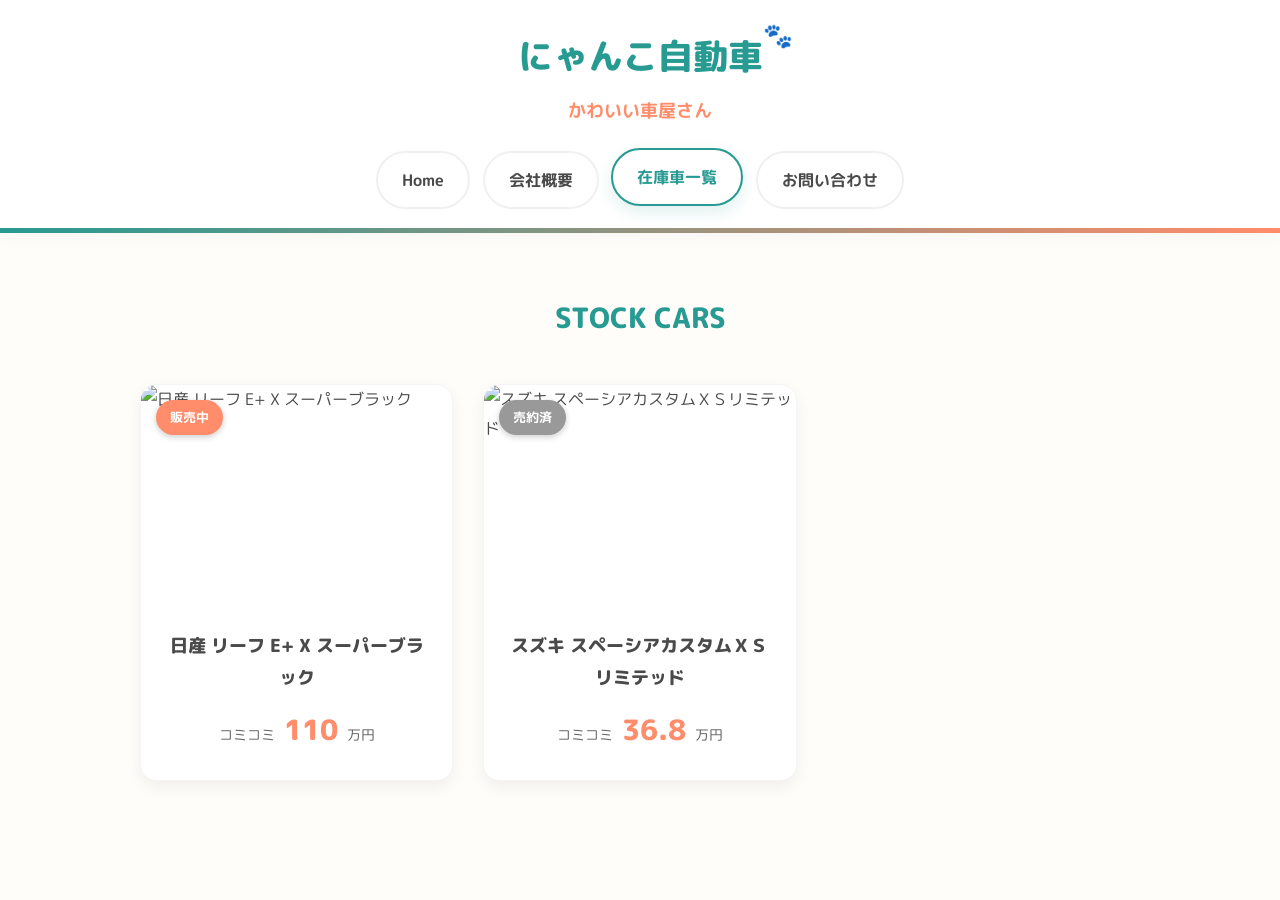
==== product.html @ 08c8c9d7 "Add files via upload" ====
<!DOCTYPE html>
<html lang="ja">
<head>
    <meta charset="UTF-8">
    <meta name="viewport" content="width=device-width, initial-scale=1.0">
    <title>在庫車一覧 | にゃんこ自動車</title>
    <link rel="stylesheet" href="style.css">
</head>
<body>
    <header>
        <div class="header-container">
            <div class="logo">
                <h1><a href="index.html">にゃんこ自動車</a></h1>
                <p>かわいい車屋さん</p>
            </div>
            <nav>
                <ul class="nav-list">
                    <li class="nav-item"><a href="index.html" class="nav-link">Home</a></li>
                    <li class="nav-item"><a href="about.html" class="nav-link">会社概要</a></li>
                    <li class="nav-item"><a href="product.html" class="nav-link current">在庫車一覧</a></li>
                    <li class="nav-item"><a href="https://form1ssl.fc2.com/form/?id=11d19b7e0369ef1b" target="_blank" class="nav-link">お問い合わせ</a></li>
                </ul>
            </nav>
        </div>
    </header>

    <!-- 在庫車一覧（黒背景） -->
    <section class="dark-section">
        <div class="dark-container">
            <h2 class="section-title">STOCK CARS</h2>
            <!-- JSがここに一覧を自動生成します -->
            <div class="car-grid" id="car-list-container"></div>
        </div>
    </section>

    <!-- 必須のスクリプト -->
    <script src="data.js"></script>
    <script src="app.js"></script>
</body>
</html>
---- style.css ----
/* style.css */
/* 優しい丸ゴシックフォントを読み込み */
@import url('https://fonts.googleapis.com/css2?family=M+PLUS+Rounded+1c:wght@400;600;800&display=swap');

:root {
    --primary-color: #279A92; /* エメラルドグリーン（安心・清潔感） */
    --accent-color: #FF8C6B; /* コーラルオレンジ（温かみ・親しみ） */
    --bg-color: #FFFDF9; /* クリーム系の優しい白 */
    --text-color: #4A4A4A; /* 真っ黒ではない、少し柔らかい黒 */
    --card-bg: #FFFFFF;
}

* { margin: 0; padding: 0; box-sizing: border-box; font-family: 'M PLUS Rounded 1c', sans-serif; }
body { background-color: var(--bg-color); color: var(--text-color); line-height: 1.8; }
a { text-decoration: none; color: inherit; }

/* ▼ ヘッダー ▼ */
header { background-color: #fff; padding: 1.5rem 0; box-shadow: 0 4px 15px rgba(0,0,0,0.03); position: relative; }
header::before {
    content: ""; position: absolute; bottom: 0; left: 0; width: 100%; height: 5px;
    background: linear-gradient(90deg, var(--primary-color), var(--accent-color));
}
.header-container { width: 90%; max-width: 1200px; margin: 0 auto; display: flex; flex-direction: column; align-items: center; }
.logo { text-align: center; margin-bottom: 1.5rem; }
.logo h1 { color: var(--primary-color); font-size: 2.2rem; font-weight: 800; position: relative; display: inline-block; }
.logo h1::after { content: "🐾"; position: absolute; right: -30px; top: -10px; font-size: 1.5rem; color: var(--accent-color); }
.logo p { color: var(--accent-color); font-size: 1.1rem; margin-top: 0.5rem; font-weight: 600; }

.nav-list { display: flex; justify-content: center; list-style: none; flex-wrap: wrap; gap: 0.8rem; }
.nav-link {
    color: var(--text-color); font-weight: 600; font-size: 1rem; padding: 0.8rem 1.5rem;
    border-radius: 50px; display: block; background-color: #fff; border: 2px solid #f0f0f0; transition: all 0.3s ease;
}
.nav-link:hover, .nav-link.current { border-color: var(--primary-color); color: var(--primary-color); transform: translateY(-3px); box-shadow: 0 6px 15px rgba(39, 154, 146, 0.15); }

/* ▼ 汎用コンテンツ枠 ▼ */
.content-wrapper { width: 90%; max-width: 1000px; margin: 40px auto; background: #fff; padding: 40px; border-radius: 20px; box-shadow: 0 8px 24px rgba(0,0,0,0.04); }
.content-wrapper h2 { color: var(--primary-color); margin-bottom: 25px; border-bottom: 2px dashed #e0e0e0; padding-bottom: 10px; font-size: 1.5rem;}
.content-wrapper p { margin-bottom: 15px; }

/* ▼ 在庫車一覧（やわらかいカードデザイン） ▼ */
.dark-section { padding: 60px 20px; } /* 名前はdark-sectionですが白背景にしています */
.dark-container { max-width: 1000px; margin: 0 auto; }
.section-title { text-align: center; font-size: 28px; color: var(--primary-color); margin-bottom: 40px; font-weight: 800; }

.car-grid { display: grid; grid-template-columns: repeat(auto-fill, minmax(300px, 1fr)); gap: 30px; }
.car-card { background-color: var(--card-bg); border-radius: 16px; overflow: hidden; transition: 0.3s; box-shadow: 0 6px 16px rgba(0,0,0,0.06); border: 1px solid #f5f5f5; display: block; }
.car-card:hover { transform: translateY(-8px); box-shadow: 0 15px 30px rgba(0,0,0,0.1); }
.card-img-wrapper { position: relative; height: 220px; }
.card-img-wrapper img { width: 100%; height: 100%; object-fit: cover; }
.status-badge { position: absolute; top: 15px; left: 15px; padding: 6px 14px; border-radius: 50px; font-size: 13px; font-weight: bold; color: #fff; box-shadow: 0 2px 6px rgba(0,0,0,0.2); }
.badge-sale { background-color: var(--accent-color); } /* オレンジ */
.badge-negotiation { background-color: #F4C430; } /* イエロー */
.badge-sold { background-color: #999; } /* グレー */
.card-info { padding: 25px; text-align: center; }
.car-name { font-size: 18px; margin-bottom: 10px; color: var(--text-color); font-weight: 800;}
.car-price { font-size: 14px; color: #666; margin-bottom: 0; }
.car-price span { font-size: 28px; color: var(--accent-color); font-weight: 800; margin: 0 5px; }

/* ▼ 詳細ページ ▼ */
.back-btn { display: inline-block; background: #fff; border: 2px solid #eee; color: var(--text-color); padding: 10px 25px; border-radius: 50px; margin-bottom: 30px; font-weight: bold; transition: 0.2s; }
.back-btn:hover { border-color: var(--primary-color); color: var(--primary-color); }

.detail-header { text-align: center; margin-bottom: 30px; }
.detail-catch { color: var(--accent-color); font-size: 18px; font-weight: bold; margin-bottom: 10px; }
.detail-title { font-size: 32px; color: var(--primary-color); margin-bottom: 20px; }
.detail-price { font-size: 20px; color: #666; background: #fff; display: inline-block; padding: 10px 30px; border-radius: 50px; box-shadow: 0 4px 10px rgba(0,0,0,0.05);}
.detail-price span { font-size: 40px; font-weight: 800; color: var(--accent-color); margin: 0 10px; }

.detail-main-img { margin-bottom: 40px; }
.detail-main-img img { width: 100%; max-height: 500px; object-fit: cover; border-radius: 20px; box-shadow: 0 8px 24px rgba(0,0,0,0.08); }

/* ▼ お客様の既存HTMLタグ（クラス）を綺麗に表示する設定 ▼ */
/* 画像の横並び（figure.c） */
.c { display: flex; justify-content: center; gap: 15px; flex-wrap: wrap; margin-bottom: 30px; }
.c img { max-width: 48%; object-fit: cover; border-radius: 12px; box-shadow: 0 4px 12px rgba(0,0,0,0.08); }
@media (max-width: 600px) { .c img { max-width: 100%; } }
.mb30 { margin-bottom: 30px; }

/* スペック表（table.ta1） */
.ta1 { width: 100%; border-collapse: collapse; margin-bottom: 40px; background: #fff; border-radius: 16px; overflow: hidden; box-shadow: 0 6px 16px rgba(0,0,0,0.05); }
.ta1 caption { font-weight: bold; color: var(--primary-color); font-size: 1.2rem; margin-bottom: 10px; text-align: left; }
.ta1 th, .ta1 td { padding: 20px; border-bottom: 1px solid #f0f0f0; text-align: left; }
.ta1 th { background-color: rgba(39, 154, 146, 0.05); color: var(--primary-color); width: 30%; font-weight: bold; }
.ta1 tr:last-child th, .ta1 tr:last-child td { border-bottom: none; }

/* 自由記述エリアの見出しなど */
.free-text-area { background: #fff; padding: 40px; border-radius: 20px; box-shadow: 0 6px 16px rgba(0,0,0,0.04); margin-bottom: 40px;}
.free-text-area h2, .free-text-area h3 { color: var(--primary-color); margin-top: 30px; margin-bottom: 15px; border-left: 5px solid var(--accent-color); padding-left: 15px; }
.free-text-area p { margin-bottom: 20px; }
.free-text-area b, .free-text-area strong { color: var(--accent-color); }
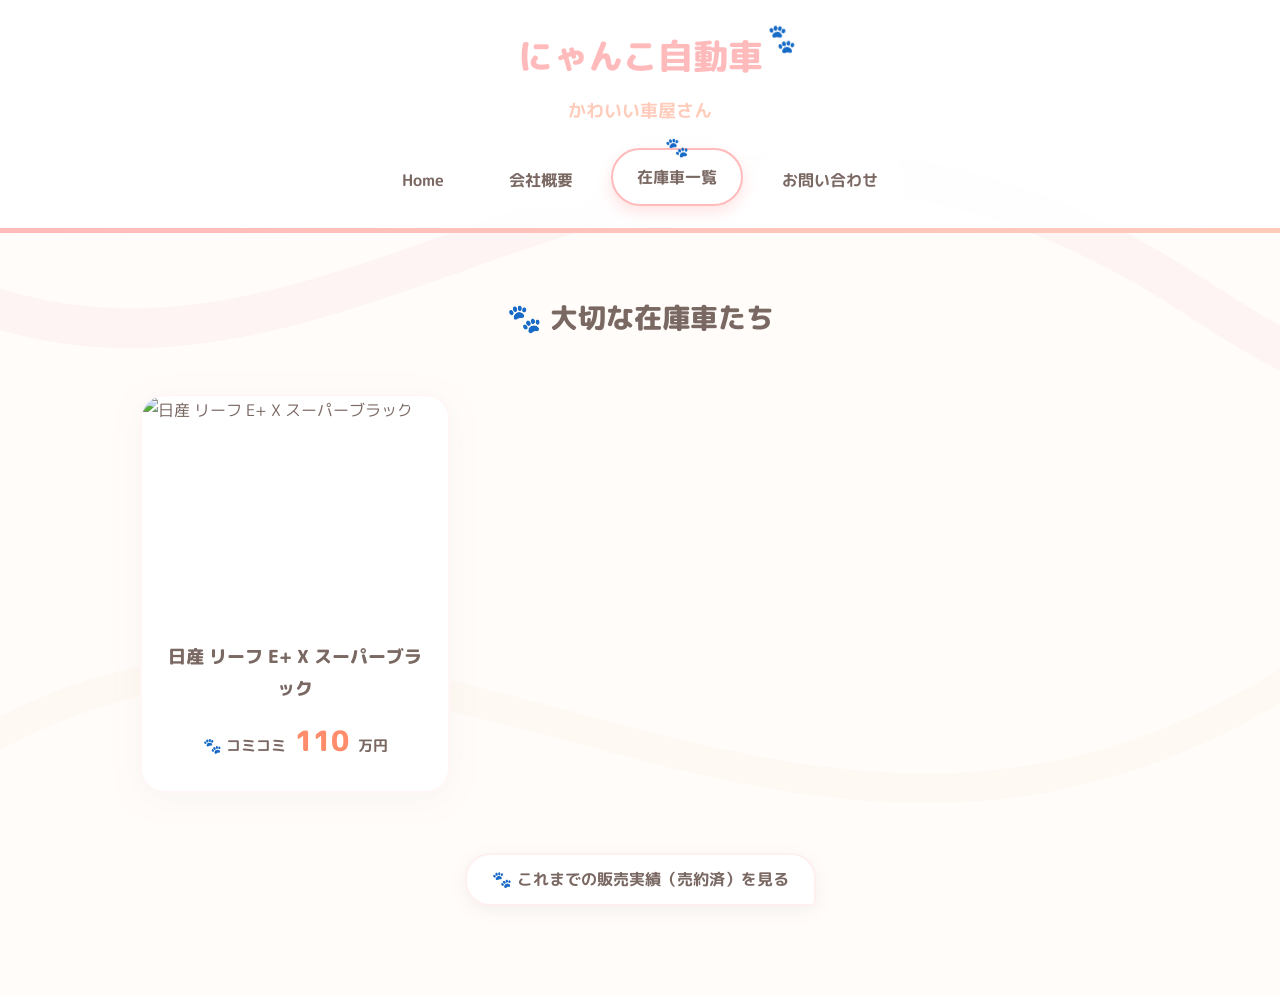
==== commit 62558db9: "Add files via upload" ====
--- a/product.html
+++ b/product.html
@@ -13,6 +13,7 @@
                 <h1><a href="index.html">にゃんこ自動車</a></h1>
                 <p>かわいい車屋さん</p>
             </div>
+            <!-- メニューは元の4つのまま -->
             <nav>
                 <ul class="nav-list">
                     <li class="nav-item"><a href="index.html" class="nav-link">Home</a></li>
@@ -24,16 +25,18 @@
         </div>
     </header>
 
-    <!-- 在庫車一覧（黒背景） -->
     <section class="dark-section">
         <div class="dark-container">
-            <h2 class="section-title">STOCK CARS</h2>
-            <!-- JSがここに一覧を自動生成します -->
+            <h2 class="section-title">🐾 大切な在庫車たち</h2>
             <div class="car-grid" id="car-list-container"></div>
+            
+            <!-- ▼ 販売実績ページへのリンクボタン ▼ -->
+            <div style="text-align: center; margin-top: 60px;">
+                <a href="sold.html" class="back-btn">🐾 これまでの販売実績（売約済）を見る</a>
+            </div>
         </div>
     </section>
 
-    <!-- 必須のスクリプト -->
     <script src="data.js"></script>
     <script src="app.js"></script>
 </body>
--- a/style.css
+++ b/style.css
@@ -3,19 +3,28 @@
 @import url('https://fonts.googleapis.com/css2?family=M+PLUS+Rounded+1c:wght@400;600;800&display=swap');
 
 :root {
-    --primary-color: #279A92; /* エメラルドグリーン（安心・清潔感） */
-    --accent-color: #FF8C6B; /* コーラルオレンジ（温かみ・親しみ） */
-    --bg-color: #FFFDF9; /* クリーム系の優しい白 */
-    --text-color: #4A4A4A; /* 真っ黒ではない、少し柔らかい黒 */
+    --primary-color: #ffbbbb; /* ふんわりとしたピンク */
+    --accent-color: #ffccbb;  /* 優しいオレンジ */
+    --bg-color: #FFFCFA;      /* 極めて薄いクリームホワイト */
+    --text-color: #7A6863;    /* 濃すぎない、ココアのような優しいブラウン */
     --card-bg: #FFFFFF;
+    --price-color: #FF8C6B; /* ★追加：価格用の目立つオレンジ */
 }
 
 * { margin: 0; padding: 0; box-sizing: border-box; font-family: 'M PLUS Rounded 1c', sans-serif; }
-body { background-color: var(--bg-color); color: var(--text-color); line-height: 1.8; }
+body { 
+    background-color: var(--bg-color); 
+    color: var(--text-color); 
+    line-height: 1.8; 
+    /* 背景にしっぽが揺れるような柔らかい曲線を配置（色をさらに淡く調整） */
+    background-image: url("data:image/svg+xml,%3Csvg width='100%25' height='100%25' xmlns='http://www.w3.org/2000/svg'%3E%3Cpath d='M-200,200 C300,600 600,-100 1200,300 C1800,700 2200,100 2600,400' stroke='%23FFF4F4' stroke-width='40' fill='none' stroke-linecap='round'/%3E%3Cpath d='M-100,800 C400,400 800,1100 1400,600 C2000,100 2400,900 2800,500' stroke='%23FFF9F4' stroke-width='30' fill='none' stroke-linecap='round'/%3E%3C/svg%3E");
+    background-attachment: fixed;
+    background-size: cover;
+}
 a { text-decoration: none; color: inherit; }
 
 /* ▼ ヘッダー ▼ */
-header { background-color: #fff; padding: 1.5rem 0; box-shadow: 0 4px 15px rgba(0,0,0,0.03); position: relative; }
+header { background-color: rgba(255, 255, 255, 0.95); padding: 1.5rem 0; position: relative; }
 header::before {
     content: ""; position: absolute; bottom: 0; left: 0; width: 100%; height: 5px;
     background: linear-gradient(90deg, var(--primary-color), var(--accent-color));
@@ -23,69 +32,129 @@
 .header-container { width: 90%; max-width: 1200px; margin: 0 auto; display: flex; flex-direction: column; align-items: center; }
 .logo { text-align: center; margin-bottom: 1.5rem; }
 .logo h1 { color: var(--primary-color); font-size: 2.2rem; font-weight: 800; position: relative; display: inline-block; }
-.logo h1::after { content: "🐾"; position: absolute; right: -30px; top: -10px; font-size: 1.5rem; color: var(--accent-color); }
+.logo h1::after { content: "🐾"; position: absolute; right: -35px; top: -10px; font-size: 1.6rem; color: var(--accent-color); transform: rotate(15deg); }
 .logo p { color: var(--accent-color); font-size: 1.1rem; margin-top: 0.5rem; font-weight: 600; }
 
 .nav-list { display: flex; justify-content: center; list-style: none; flex-wrap: wrap; gap: 0.8rem; }
 .nav-link {
     color: var(--text-color); font-weight: 600; font-size: 1rem; padding: 0.8rem 1.5rem;
-    border-radius: 50px; display: block; background-color: #fff; border: 2px solid #f0f0f0; transition: all 0.3s ease;
+    border-radius: 50px; display: block; background-color: rgba(255,255,255,0.8); border: 2px solid transparent; transition: all 0.3s ease;
+    position: relative;
 }
-.nav-link:hover, .nav-link.current { border-color: var(--primary-color); color: var(--primary-color); transform: translateY(-3px); box-shadow: 0 6px 15px rgba(39, 154, 146, 0.15); }
+/* 肉球はホバーではなく「現在のページ」にのみ常時表示させる */
+.nav-link::before {
+    content: "🐾"; position: absolute; top: -20px; left: 50%; transform: translateX(-50%);
+    color: var(--primary-color); font-size: 1.2rem; opacity: 0; transition: opacity 0.3s ease;
+}
+.nav-link.current::before { opacity: 1; }
+.nav-link:hover, .nav-link.current { 
+    border-color: var(--primary-color); color: var(--text-color); 
+    transform: translateY(-3px); box-shadow: 0 6px 15px rgba(255, 187, 187, 0.4); 
+}
 
-/* ▼ 汎用コンテンツ枠 ▼ */
-.content-wrapper { width: 90%; max-width: 1000px; margin: 40px auto; background: #fff; padding: 40px; border-radius: 20px; box-shadow: 0 8px 24px rgba(0,0,0,0.04); }
-.content-wrapper h2 { color: var(--primary-color); margin-bottom: 25px; border-bottom: 2px dashed #e0e0e0; padding-bottom: 10px; font-size: 1.5rem;}
+/* ▼ 汎用コンテンツ枠（頭に猫耳つき） ▼ */
+.content-wrapper { 
+    position: relative; width: 90%; max-width: 1000px; margin: 60px auto; 
+    background: #fff; padding: 50px; border-radius: 30px; 
+    filter: drop-shadow(0 8px 24px rgba(122, 104, 99, 0.08)); 
+}
+.content-wrapper::before, .content-wrapper::after {
+    content: ""; position: absolute; top: -15px; width: 35px; height: 35px;
+    background: #fff; border-radius: 5px 20px 5px 20px;
+    transform: rotate(-45deg); z-index: -1;
+}
+.content-wrapper::before { left: 60px; }
+.content-wrapper::after { right: 60px; }
+
+/* ▼ 見出し（本物のしっぽ風の下線） ▼ */
+.content-wrapper h2, .free-text-area h2, .free-text-area h3 { 
+    color: var(--text-color); margin-bottom: 30px; font-size: 1.6rem; 
+    position: relative; display: inline-block; padding-bottom: 15px; border: none;
+}
+/* しっぽの直線部分 */
+.content-wrapper h2::before, .free-text-area h2::before, .free-text-area h3::before {
+    content: ""; position: absolute; bottom: 5px; left: 0; width: calc(100% - 15px); height: 4px;
+    background: var(--accent-color); border-radius: 4px;
+}
+/* しっぽの右端のくるんと丸まった部分（SVG） */
+.content-wrapper h2::after, .free-text-area h2::after, .free-text-area h3::after {
+    content: ""; position: absolute; bottom: -3px; right: -15px; width: 35px; height: 25px;
+    background-image: url("data:image/svg+xml,%3Csvg xmlns='http://www.w3.org/2000/svg' viewBox='0 0 30 20'%3E%3Cpath d='M -5,15 L 10,15 C 25,15 25,5 15,5 C 5,5 5,12 15,12' stroke='%23ffccbb' stroke-width='4' fill='none' stroke-linecap='round'/%3E%3C/svg%3E");
+    background-size: contain; background-repeat: no-repeat;
+}
+
 .content-wrapper p { margin-bottom: 15px; }
 
-/* ▼ 在庫車一覧（やわらかいカードデザイン） ▼ */
-.dark-section { padding: 60px 20px; } /* 名前はdark-sectionですが白背景にしています */
+/* ▼ 在庫車一覧 ▼ */
+.dark-section { padding: 60px 20px; }
 .dark-container { max-width: 1000px; margin: 0 auto; }
-.section-title { text-align: center; font-size: 28px; color: var(--primary-color); margin-bottom: 40px; font-weight: 800; }
+.section-title { text-align: center; font-size: 28px; color: var(--text-color); margin-bottom: 50px; font-weight: 800; }
 
-.car-grid { display: grid; grid-template-columns: repeat(auto-fill, minmax(300px, 1fr)); gap: 30px; }
-.car-card { background-color: var(--card-bg); border-radius: 16px; overflow: hidden; transition: 0.3s; box-shadow: 0 6px 16px rgba(0,0,0,0.06); border: 1px solid #f5f5f5; display: block; }
-.car-card:hover { transform: translateY(-8px); box-shadow: 0 15px 30px rgba(0,0,0,0.1); }
+.car-grid { display: grid; grid-template-columns: repeat(auto-fill, minmax(300px, 1fr)); gap: 35px; }
+
+/* カード（冗長だった猫耳を削除しスッキリと） */
+.car-card { 
+    position: relative; background-color: var(--card-bg); border-radius: 24px; 
+    transition: 0.3s; border: 2px solid #FFF6F5; display: block; 
+    filter: drop-shadow(0 6px 16px rgba(122, 104, 99, 0.05));
+}
+.car-card:hover { transform: translateY(-8px); filter: drop-shadow(0 15px 30px rgba(122, 104, 99, 0.12)); border-color: var(--primary-color); }
+
 .card-img-wrapper { position: relative; height: 220px; }
-.card-img-wrapper img { width: 100%; height: 100%; object-fit: cover; }
-.status-badge { position: absolute; top: 15px; left: 15px; padding: 6px 14px; border-radius: 50px; font-size: 13px; font-weight: bold; color: #fff; box-shadow: 0 2px 6px rgba(0,0,0,0.2); }
-.badge-sale { background-color: var(--accent-color); } /* オレンジ */
-.badge-negotiation { background-color: #F4C430; } /* イエロー */
-.badge-sold { background-color: #999; } /* グレー */
+.card-img-wrapper img { width: 100%; height: 100%; object-fit: cover; border-radius: 22px 22px 0 0; }
+.status-badge { 
+    position: absolute; top: 15px; left: 15px; padding: 6px 14px; 
+    border-radius: 20px 20px 20px 5px; 
+    font-size: 13px; font-weight: bold; color: var(--text-color); box-shadow: 0 4px 10px rgba(0,0,0,0.1); 
+}
+.badge-sale { background-color: var(--accent-color); }
+.badge-negotiation { background-color: var(--primary-color); }
+.badge-sold { background-color: #E8DDDB; }
 .card-info { padding: 25px; text-align: center; }
 .car-name { font-size: 18px; margin-bottom: 10px; color: var(--text-color); font-weight: 800;}
-.car-price { font-size: 14px; color: #666; margin-bottom: 0; }
-.car-price span { font-size: 28px; color: var(--accent-color); font-weight: 800; margin: 0 5px; }
+.car-price { font-size: 15px; color: var(--text-color); margin-bottom: 0; font-weight: bold; }
+.car-price span { font-size: 28px; color: var(--price-color); font-weight: 800; margin: 0 5px; }
 
 /* ▼ 詳細ページ ▼ */
-.back-btn { display: inline-block; background: #fff; border: 2px solid #eee; color: var(--text-color); padding: 10px 25px; border-radius: 50px; margin-bottom: 30px; font-weight: bold; transition: 0.2s; }
-.back-btn:hover { border-color: var(--primary-color); color: var(--primary-color); }
+.back-btn { 
+    display: inline-flex; align-items: center; gap: 8px;
+    background: #fff; border: 2px solid #FFF0F0; color: var(--text-color); 
+    padding: 10px 25px; border-radius: 25px 25px 5px 25px; 
+    margin-bottom: 30px; font-weight: bold; transition: 0.2s; filter: drop-shadow(0 4px 8px rgba(0,0,0,0.05));
+}
+.back-btn:hover { border-color: var(--primary-color); transform: translateX(-5px); }
 
 .detail-header { text-align: center; margin-bottom: 30px; }
-.detail-catch { color: var(--accent-color); font-size: 18px; font-weight: bold; margin-bottom: 10px; }
-.detail-title { font-size: 32px; color: var(--primary-color); margin-bottom: 20px; }
-.detail-price { font-size: 20px; color: #666; background: #fff; display: inline-block; padding: 10px 30px; border-radius: 50px; box-shadow: 0 4px 10px rgba(0,0,0,0.05);}
-.detail-price span { font-size: 40px; font-weight: 800; color: var(--accent-color); margin: 0 10px; }
+.detail-catch { color: var(--text-color); font-size: 18px; font-weight: bold; margin-bottom: 10px; }
+.detail-title { font-size: 30px; color: var(--text-color); margin-bottom: 20px; font-weight: 800; }
+.detail-price { font-size: 20px; color: var(--text-color); background: #fff; display: inline-block; padding: 12px 35px; border-radius: 50px; box-shadow: 0 6px 15px rgba(122, 104, 99, 0.08); font-weight: bold;}
+.detail-price span { font-size: 40px; font-weight: 800; color: var(--price-color); margin: 0 10px; }
 
-.detail-main-img { margin-bottom: 40px; }
-.detail-main-img img { width: 100%; max-height: 500px; object-fit: cover; border-radius: 20px; box-shadow: 0 8px 24px rgba(0,0,0,0.08); }
+.detail-main-img { margin-bottom: 40px; position: relative; }
+.detail-main-img::before, .detail-main-img::after {
+    content: ""; position: absolute; top: -15px; width: 40px; height: 40px;
+    background: #fff; border-radius: 8px 25px 8px 25px; transform: rotate(-45deg); z-index: -1;
+}
+.detail-main-img::before { left: 40px; }
+.detail-main-img::after { right: 40px; }
+.detail-main-img img { width: 100%; max-height: 500px; object-fit: cover; border-radius: 30px; box-shadow: 0 8px 24px rgba(122, 104, 99, 0.1); border: 6px solid #fff; }
 
-/* ▼ お客様の既存HTMLタグ（クラス）を綺麗に表示する設定 ▼ */
-/* 画像の横並び（figure.c） */
+/* ▼ 画像・スペック表・自由記述エリア ▼ */
 .c { display: flex; justify-content: center; gap: 15px; flex-wrap: wrap; margin-bottom: 30px; }
-.c img { max-width: 48%; object-fit: cover; border-radius: 12px; box-shadow: 0 4px 12px rgba(0,0,0,0.08); }
+.c img { max-width: 48%; object-fit: cover; border-radius: 20px; box-shadow: 0 6px 16px rgba(122, 104, 99, 0.08); border: 4px solid #fff; }
 @media (max-width: 600px) { .c img { max-width: 100%; } }
 .mb30 { margin-bottom: 30px; }
 
-/* スペック表（table.ta1） */
-.ta1 { width: 100%; border-collapse: collapse; margin-bottom: 40px; background: #fff; border-radius: 16px; overflow: hidden; box-shadow: 0 6px 16px rgba(0,0,0,0.05); }
-.ta1 caption { font-weight: bold; color: var(--primary-color); font-size: 1.2rem; margin-bottom: 10px; text-align: left; }
-.ta1 th, .ta1 td { padding: 20px; border-bottom: 1px solid #f0f0f0; text-align: left; }
-.ta1 th { background-color: rgba(39, 154, 146, 0.05); color: var(--primary-color); width: 30%; font-weight: bold; }
+.ta1 { width: 100%; border-collapse: collapse; margin-bottom: 40px; background: #fff; border-radius: 24px; overflow: hidden; box-shadow: 0 6px 16px rgba(122, 104, 99, 0.05); }
+.ta1 caption { font-weight: bold; color: var(--text-color); font-size: 1.2rem; margin-bottom: 10px; text-align: left; }
+.ta1 th, .ta1 td { padding: 20px; border-bottom: 2px dashed #FFF0F0; text-align: left; }
+.ta1 th { background-color: #FFF9F9; color: var(--text-color); width: 30%; font-weight: bold; }
 .ta1 tr:last-child th, .ta1 tr:last-child td { border-bottom: none; }
 
-/* 自由記述エリアの見出しなど */
-.free-text-area { background: #fff; padding: 40px; border-radius: 20px; box-shadow: 0 6px 16px rgba(0,0,0,0.04); margin-bottom: 40px;}
-.free-text-area h2, .free-text-area h3 { color: var(--primary-color); margin-top: 30px; margin-bottom: 15px; border-left: 5px solid var(--accent-color); padding-left: 15px; }
+.free-text-area { background: #fff; padding: 50px; border-radius: 30px; box-shadow: 0 6px 16px rgba(122, 104, 99, 0.05); margin-bottom: 40px; position: relative;}
+.free-text-area::before {
+    content: ""; position: absolute; top: -15px; right: 60px; width: 35px; height: 35px;
+    background: #fff; border-radius: 5px 20px 5px 20px; transform: rotate(-45deg); z-index: -1;
+}
 .free-text-area p { margin-bottom: 20px; }
-.free-text-area b, .free-text-area strong { color: var(--accent-color); }+.free-text-area b, .free-text-area strong { color: var(--text-color); background: linear-gradient(transparent 60%, #FFF0F0 60%); padding: 0 5px;}
